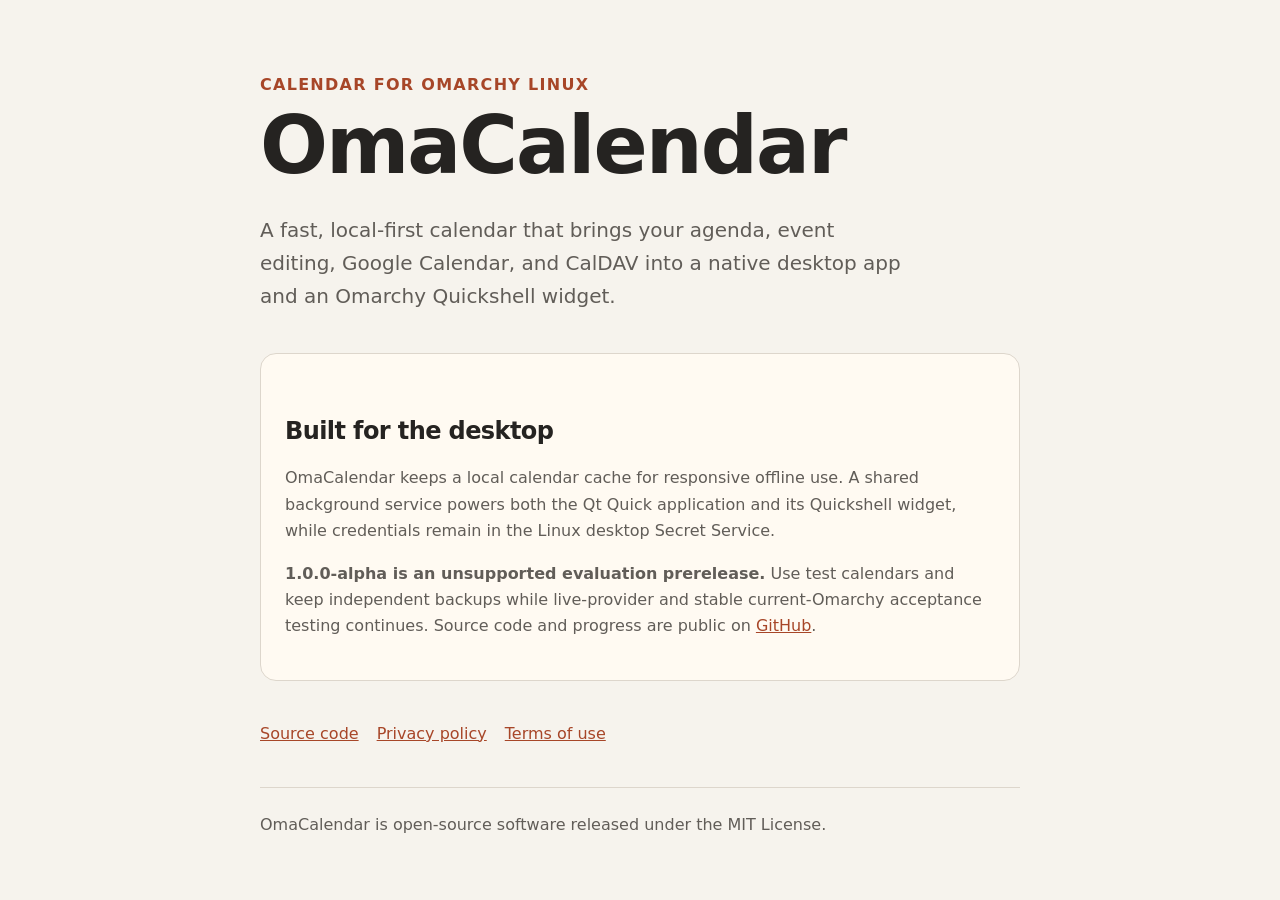
==== docs/index.html @ 2d901b6b "Prepare OmaCalendar 1.0.0-alpha" ====
<!doctype html>
<html lang="en">
<head>
  <meta charset="utf-8">
  <meta name="viewport" content="width=device-width, initial-scale=1">
  <meta name="description" content="OmaCalendar is a local-first calendar application for Omarchy Linux.">
  <title>OmaCalendar</title>
  <link rel="stylesheet" href="styles.css">
</head>
<body>
  <main>
    <div class="eyebrow">Calendar for Omarchy Linux</div>
    <h1>OmaCalendar</h1>
    <p class="lede">A fast, local-first calendar that brings your agenda, event editing, Google Calendar, and CalDAV into a native desktop app and an Omarchy Quickshell widget.</p>

    <section class="card">
      <h2>Built for the desktop</h2>
      <p>OmaCalendar keeps a local calendar cache for responsive offline use. A shared background service powers both the Qt Quick application and its Quickshell widget, while credentials remain in the Linux desktop Secret Service.</p>
      <p><strong>1.0.0-alpha is an unsupported evaluation prerelease.</strong> Use test calendars and keep independent backups while live-provider and stable current-Omarchy acceptance testing continues. Source code and progress are public on <a href="https://github.com/brdweb/omacalendar">GitHub</a>.</p>
    </section>

    <nav aria-label="Project links">
      <a href="https://github.com/brdweb/omacalendar">Source code</a>
      <a href="privacy.html">Privacy policy</a>
      <a href="terms.html">Terms of use</a>
    </nav>
  </main>
  <footer>OmaCalendar is open-source software released under the MIT License.</footer>
</body>
</html>
---- docs/styles.css ----
:root {
  color-scheme: light dark;
  --bg: #111315;
  --panel: #191c1f;
  --text: #f2f1ed;
  --muted: #aaa9a3;
  --accent: #e88f67;
  --line: #303438;
}

* { box-sizing: border-box; }

body {
  margin: 0;
  background: var(--bg);
  color: var(--text);
  font: 16px/1.65 system-ui, -apple-system, BlinkMacSystemFont, "Segoe UI", sans-serif;
}

main, footer {
  width: min(760px, calc(100% - 40px));
  margin-inline: auto;
}

main { padding: 72px 0 40px; }
footer { padding: 24px 0 48px; border-top: 1px solid var(--line); color: var(--muted); }

h1, h2 { line-height: 1.2; letter-spacing: -0.025em; }
h1 { font-size: clamp(2.7rem, 9vw, 5rem); margin: 0 0 16px; }
h2 { margin-top: 2.4rem; }
p, li { color: var(--muted); }
.lede { font-size: 1.25rem; max-width: 650px; }
.eyebrow { color: var(--accent); font-weight: 700; letter-spacing: .08em; text-transform: uppercase; }
.card { margin: 40px 0; padding: 24px; background: var(--panel); border: 1px solid var(--line); border-radius: 16px; }
a { color: var(--accent); }
nav { display: flex; flex-wrap: wrap; gap: 18px; }
code { color: var(--text); }

@media (prefers-color-scheme: light) {
  :root { --bg: #f6f3ed; --panel: #fffaf2; --text: #252321; --muted: #615d58; --line: #ddd6cc; --accent: #a74628; }
}
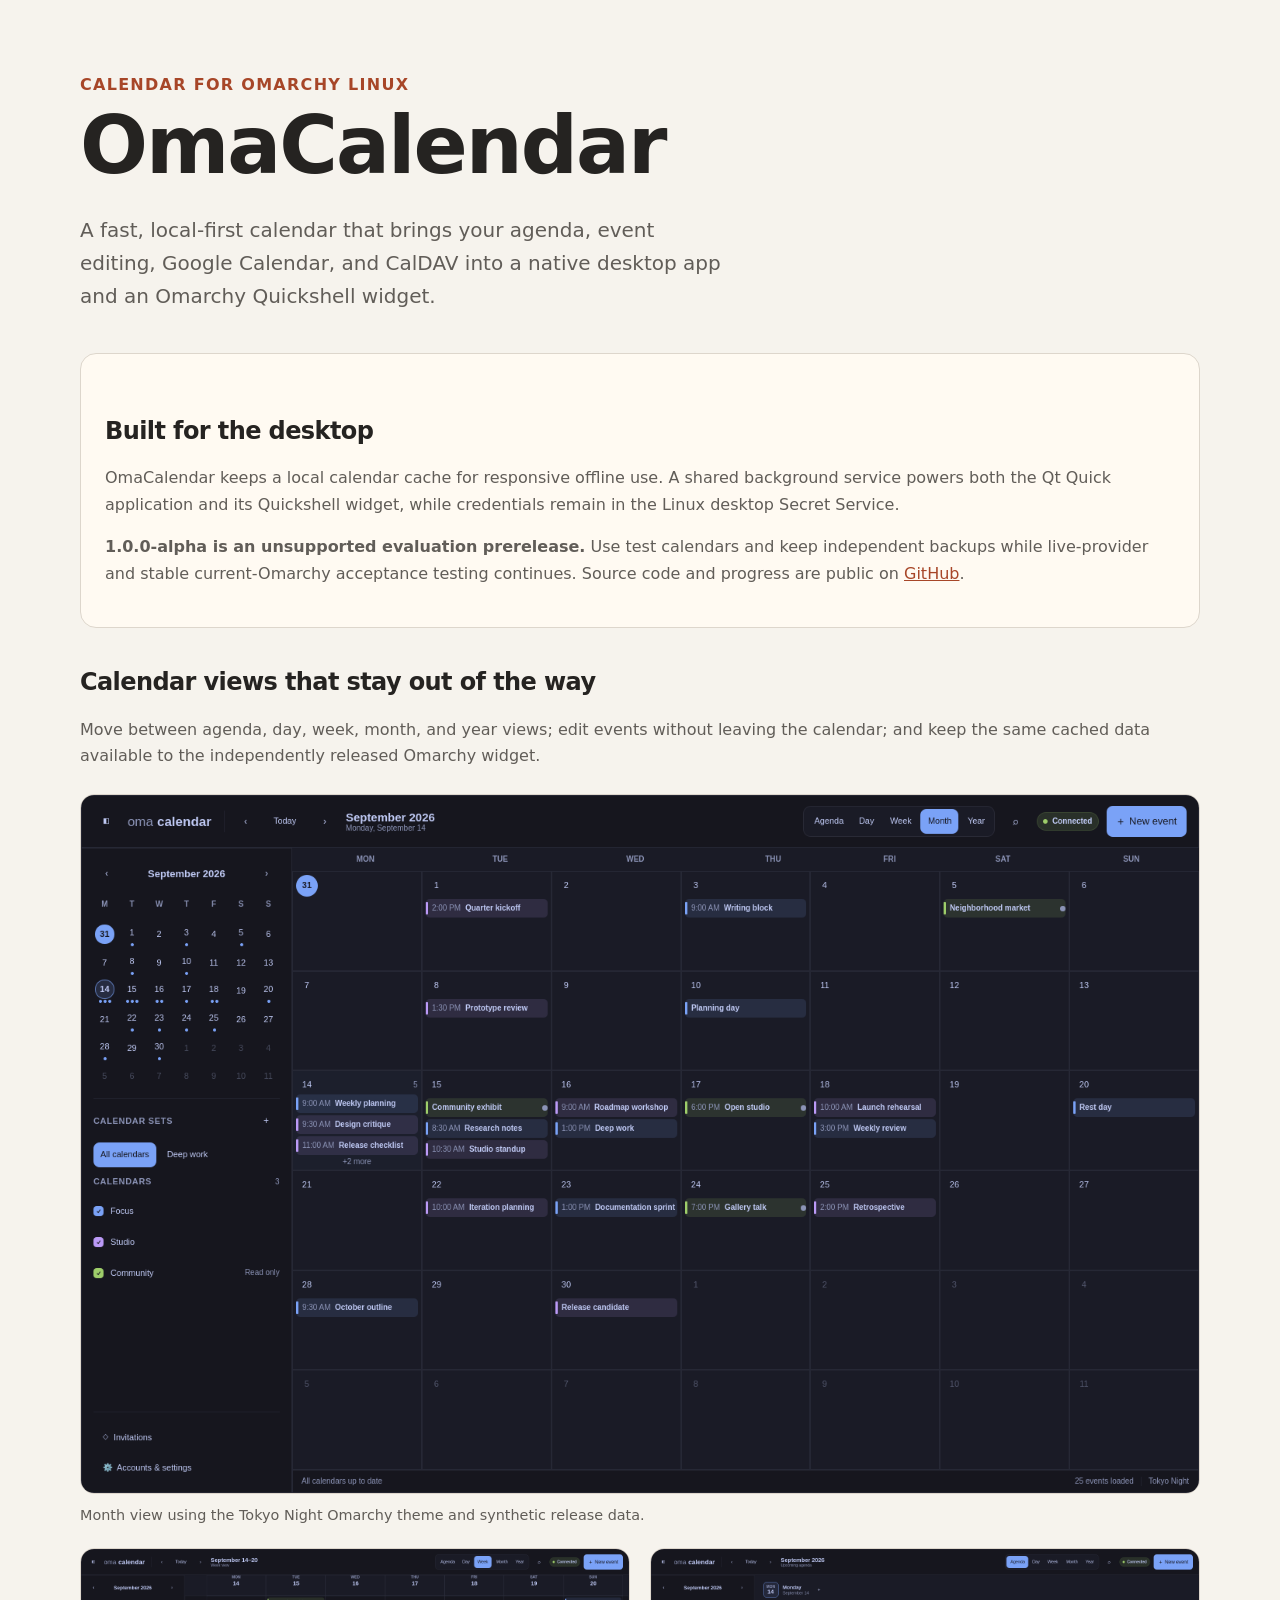
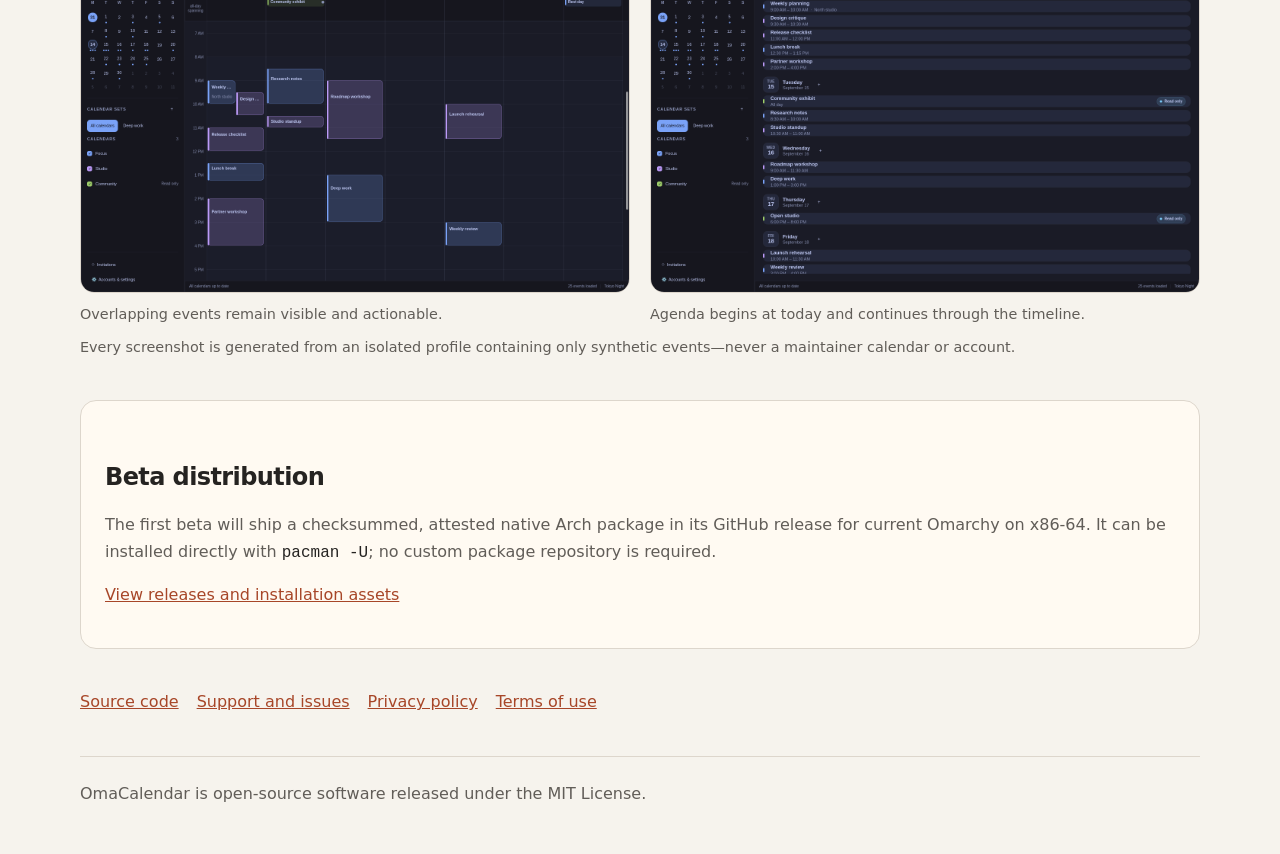
==== commit daf14f26: "Prepare OmaCalendar beta release path" ====
--- a/docs/index.html
+++ b/docs/index.html
@@ -4,6 +4,7 @@
   <meta charset="utf-8">
   <meta name="viewport" content="width=device-width, initial-scale=1">
   <meta name="description" content="OmaCalendar is a local-first calendar application for Omarchy Linux.">
+  <meta name="google-site-verification" content="qCLcZHFAv_Xc9Yug2nHbl6UhmMVBshAtDlts4H59Pkk">
   <title>OmaCalendar</title>
   <link rel="stylesheet" href="styles.css">
 </head>
@@ -19,8 +20,35 @@
       <p><strong>1.0.0-alpha is an unsupported evaluation prerelease.</strong> Use test calendars and keep independent backups while live-provider and stable current-Omarchy acceptance testing continues. Source code and progress are public on <a href="https://github.com/brdweb/omacalendar">GitHub</a>.</p>
     </section>
 
+    <section aria-labelledby="screenshots-heading">
+      <h2 id="screenshots-heading">Calendar views that stay out of the way</h2>
+      <p>Move between agenda, day, week, month, and year views; edit events without leaving the calendar; and keep the same cached data available to the independently released Omarchy widget.</p>
+      <figure class="hero-shot">
+        <img src="screenshots/desktop-month.png" alt="OmaCalendar month view showing synthetic events across three calendars">
+        <figcaption>Month view using the Tokyo Night Omarchy theme and synthetic release data.</figcaption>
+      </figure>
+      <div class="shot-grid">
+        <figure>
+          <img src="screenshots/desktop-week.png" alt="OmaCalendar week view showing overlapping synthetic events">
+          <figcaption>Overlapping events remain visible and actionable.</figcaption>
+        </figure>
+        <figure>
+          <img src="screenshots/desktop-agenda.png" alt="OmaCalendar scrolling agenda showing synthetic events">
+          <figcaption>Agenda begins at today and continues through the timeline.</figcaption>
+        </figure>
+      </div>
+      <p class="capture-note">Every screenshot is generated from an isolated profile containing only synthetic events—never a maintainer calendar or account.</p>
+    </section>
+
+    <section class="card">
+      <h2>Beta distribution</h2>
+      <p>The first beta will ship a checksummed, attested native Arch package in its GitHub release for current Omarchy on x86-64. It can be installed directly with <code>pacman -U</code>; no custom package repository is required.</p>
+      <p><a href="https://github.com/brdweb/omacalendar/releases">View releases and installation assets</a></p>
+    </section>
+
     <nav aria-label="Project links">
       <a href="https://github.com/brdweb/omacalendar">Source code</a>
+      <a href="https://github.com/brdweb/omacalendar/issues">Support and issues</a>
       <a href="privacy.html">Privacy policy</a>
       <a href="terms.html">Terms of use</a>
     </nav>
--- a/docs/styles.css
+++ b/docs/styles.css
@@ -18,7 +18,7 @@
 }
 
 main, footer {
-  width: min(760px, calc(100% - 40px));
+  width: min(1120px, calc(100% - 40px));
   margin-inline: auto;
 }
 
@@ -35,6 +35,31 @@
 a { color: var(--accent); }
 nav { display: flex; flex-wrap: wrap; gap: 18px; }
 code { color: var(--text); }
+figure { margin: 0; }
+figure img {
+  display: block;
+  width: 100%;
+  height: auto;
+  border: 1px solid var(--line);
+  border-radius: 14px;
+}
+figcaption, .capture-note {
+  margin-top: 10px;
+  color: var(--muted);
+  font-size: .9rem;
+}
+.hero-shot { margin-top: 24px; }
+.shot-grid {
+  display: grid;
+  grid-template-columns: repeat(2, minmax(0, 1fr));
+  gap: 20px;
+  margin-top: 20px;
+}
+
+@media (max-width: 760px) {
+  .shot-grid { grid-template-columns: 1fr; }
+  main { padding-top: 44px; }
+}
 
 @media (prefers-color-scheme: light) {
   :root { --bg: #f6f3ed; --panel: #fffaf2; --text: #252321; --muted: #615d58; --line: #ddd6cc; --accent: #a74628; }
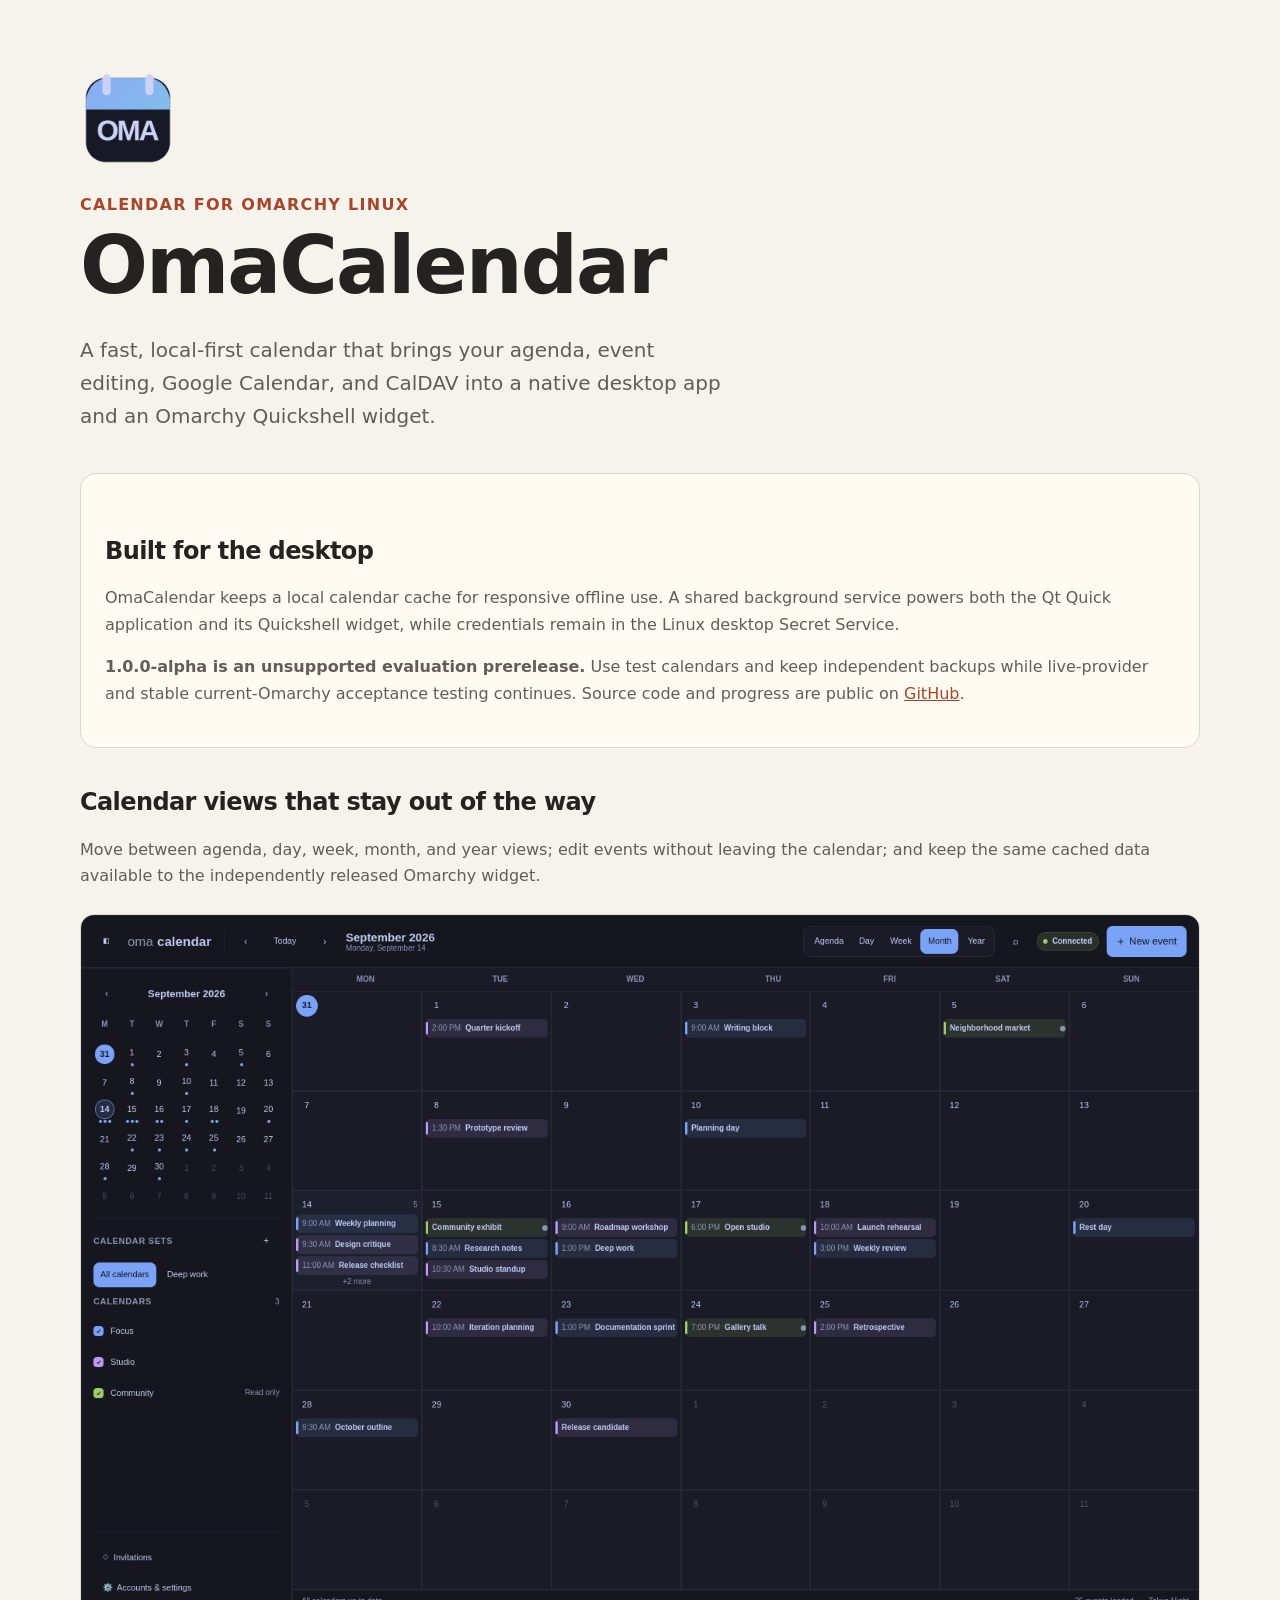
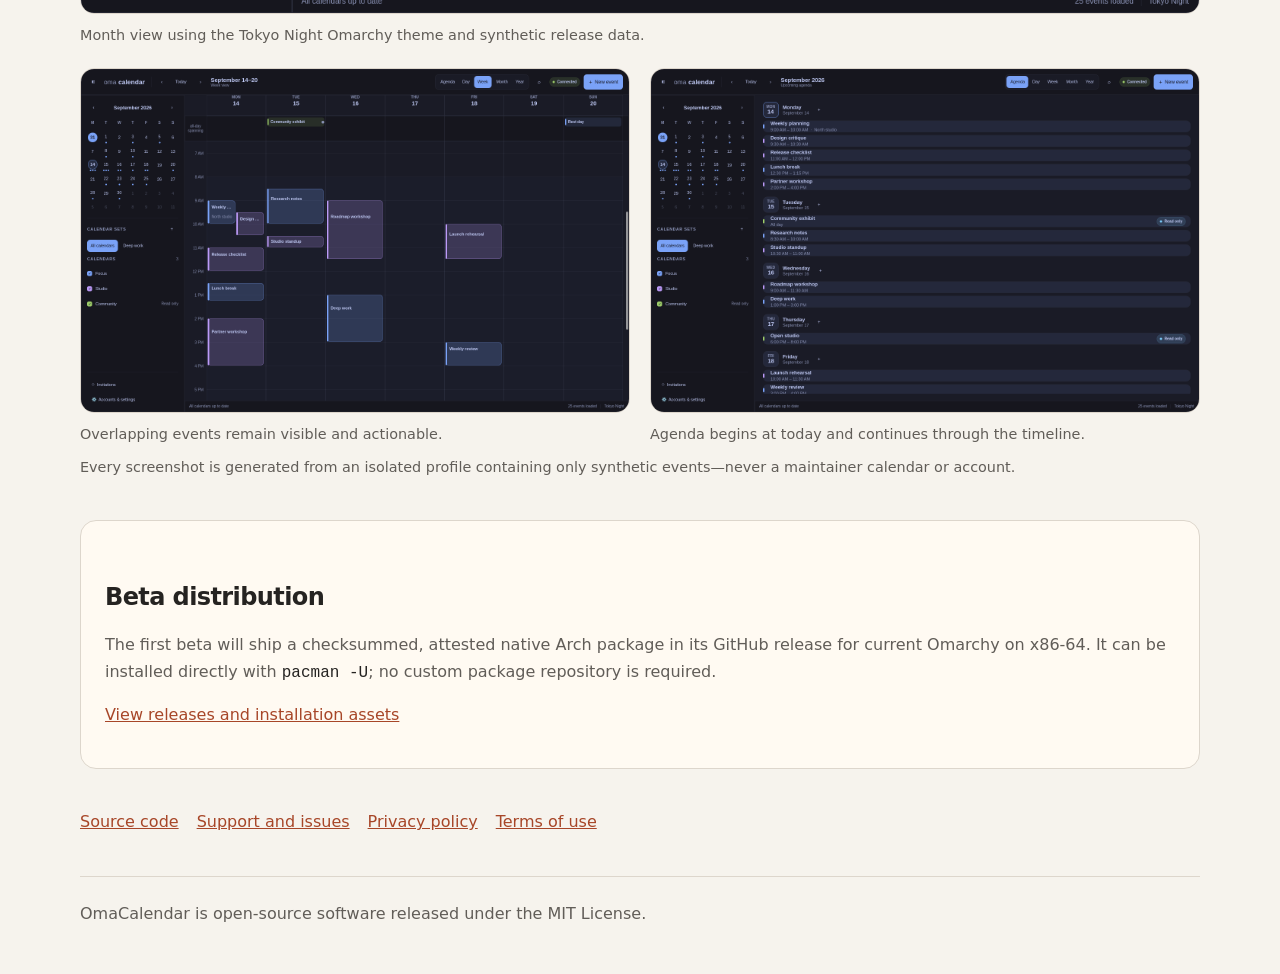
==== commit 514719d3: "Configure verified OmaCalendar web identity" ====
--- a/docs/index.html
+++ b/docs/index.html
@@ -6,10 +6,12 @@
   <meta name="description" content="OmaCalendar is a local-first calendar application for Omarchy Linux.">
   <meta name="google-site-verification" content="qCLcZHFAv_Xc9Yug2nHbl6UhmMVBshAtDlts4H59Pkk">
   <title>OmaCalendar</title>
+  <link rel="icon" type="image/png" href="assets/omacalendar-oauth-logo-120.png">
   <link rel="stylesheet" href="styles.css">
 </head>
 <body>
   <main>
+    <img class="brand-logo" src="assets/omacalendar-oauth-logo-120.png" alt="OmaCalendar logo">
     <div class="eyebrow">Calendar for Omarchy Linux</div>
     <h1>OmaCalendar</h1>
     <p class="lede">A fast, local-first calendar that brings your agenda, event editing, Google Calendar, and CalDAV into a native desktop app and an Omarchy Quickshell widget.</p>
--- a/docs/styles.css
+++ b/docs/styles.css
@@ -30,6 +30,7 @@
 h2 { margin-top: 2.4rem; }
 p, li { color: var(--muted); }
 .lede { font-size: 1.25rem; max-width: 650px; }
+.brand-logo { display: block; width: 96px; height: 96px; margin-bottom: 24px; }
 .eyebrow { color: var(--accent); font-weight: 700; letter-spacing: .08em; text-transform: uppercase; }
 .card { margin: 40px 0; padding: 24px; background: var(--panel); border: 1px solid var(--line); border-radius: 16px; }
 a { color: var(--accent); }
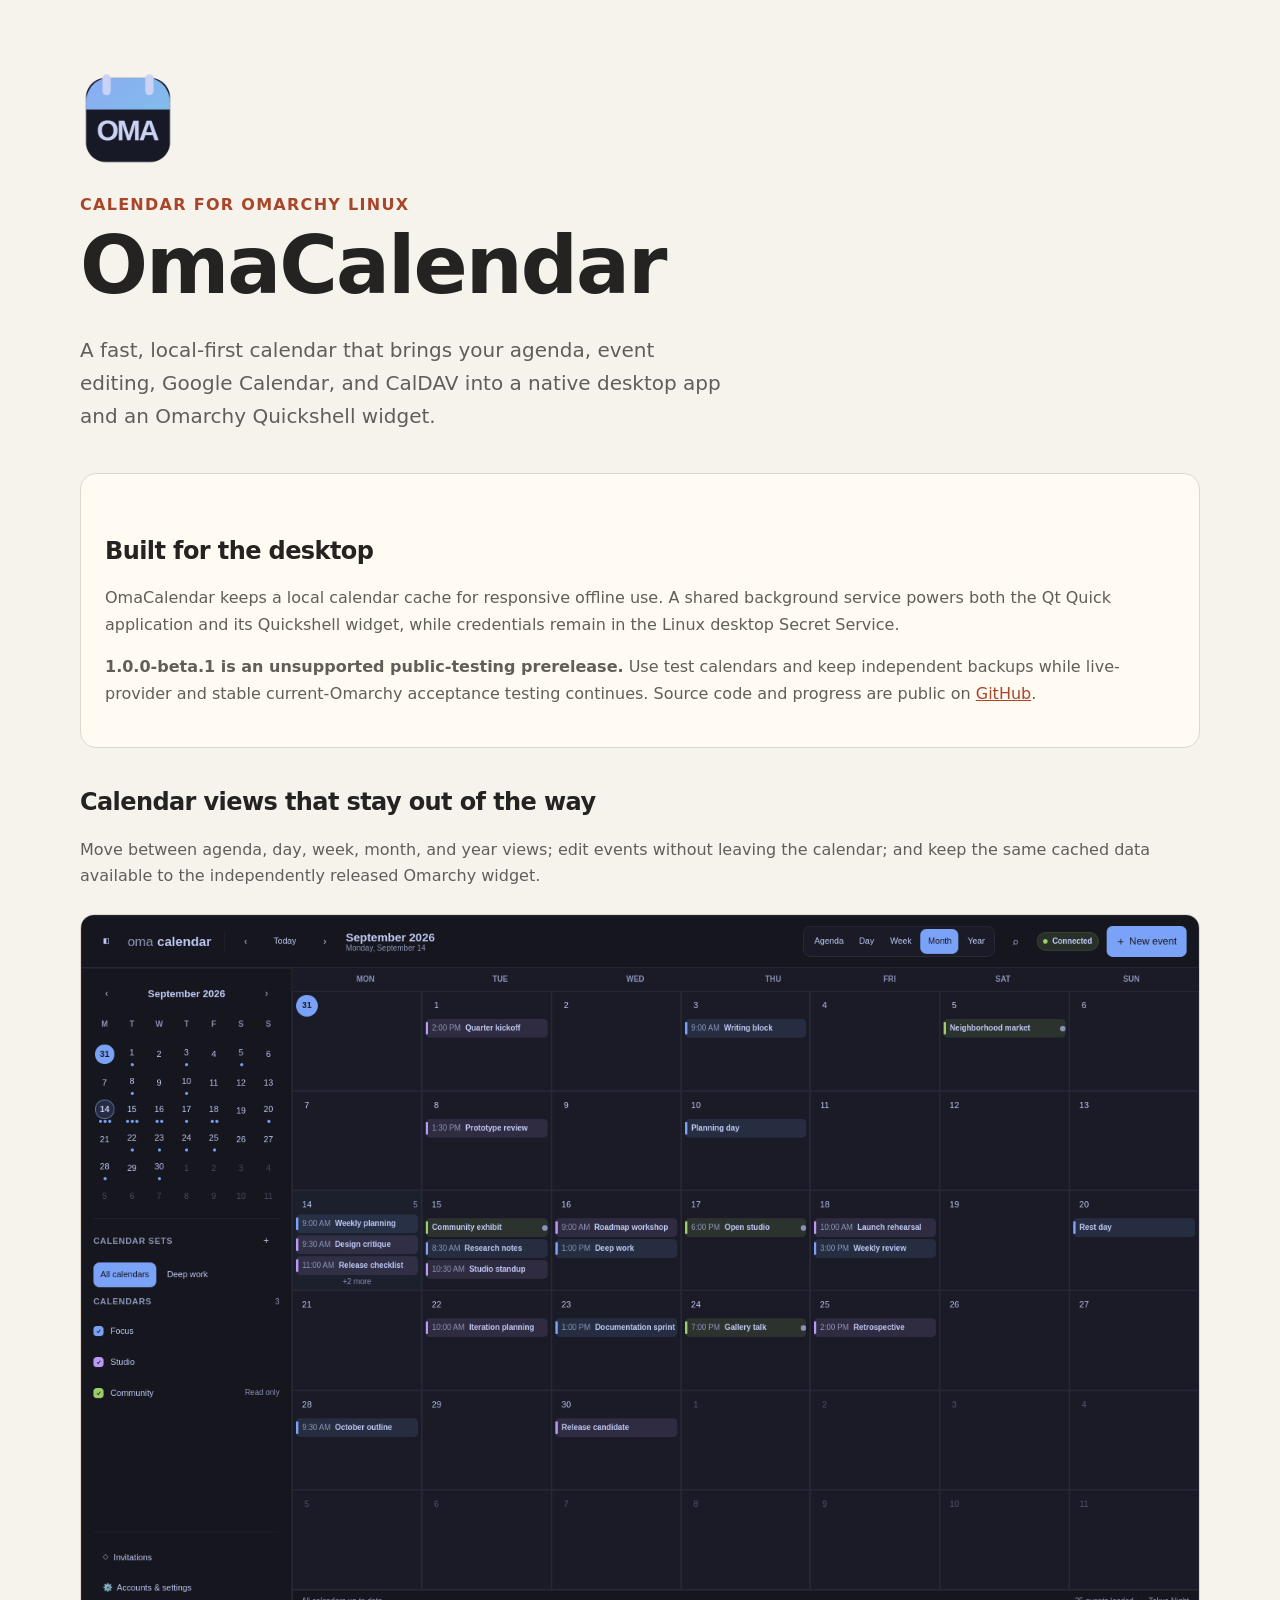
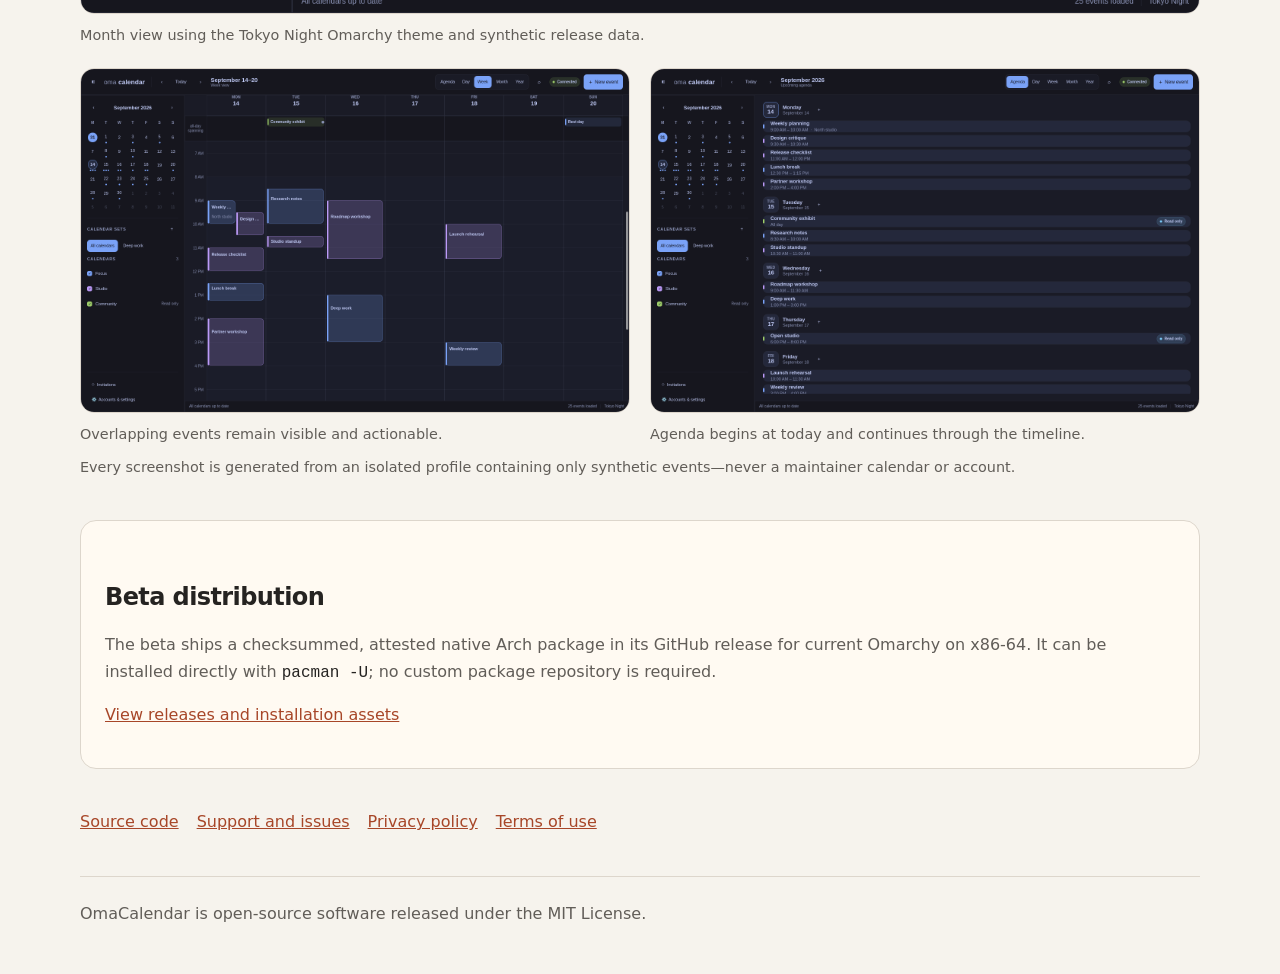
==== commit b367c69c: "Prepare app beta candidate and close release security regressions" ====
--- a/docs/index.html
+++ b/docs/index.html
@@ -19,7 +19,7 @@
     <section class="card">
       <h2>Built for the desktop</h2>
       <p>OmaCalendar keeps a local calendar cache for responsive offline use. A shared background service powers both the Qt Quick application and its Quickshell widget, while credentials remain in the Linux desktop Secret Service.</p>
-      <p><strong>1.0.0-alpha is an unsupported evaluation prerelease.</strong> Use test calendars and keep independent backups while live-provider and stable current-Omarchy acceptance testing continues. Source code and progress are public on <a href="https://github.com/brdweb/omacalendar">GitHub</a>.</p>
+      <p><strong>1.0.0-beta.1 is an unsupported public-testing prerelease.</strong> Use test calendars and keep independent backups while live-provider and stable current-Omarchy acceptance testing continues. Source code and progress are public on <a href="https://github.com/brdweb/omacalendar">GitHub</a>.</p>
     </section>
 
     <section aria-labelledby="screenshots-heading">
@@ -44,7 +44,7 @@
 
     <section class="card">
       <h2>Beta distribution</h2>
-      <p>The first beta will ship a checksummed, attested native Arch package in its GitHub release for current Omarchy on x86-64. It can be installed directly with <code>pacman -U</code>; no custom package repository is required.</p>
+      <p>The beta ships a checksummed, attested native Arch package in its GitHub release for current Omarchy on x86-64. It can be installed directly with <code>pacman -U</code>; no custom package repository is required.</p>
       <p><a href="https://github.com/brdweb/omacalendar/releases">View releases and installation assets</a></p>
     </section>
 
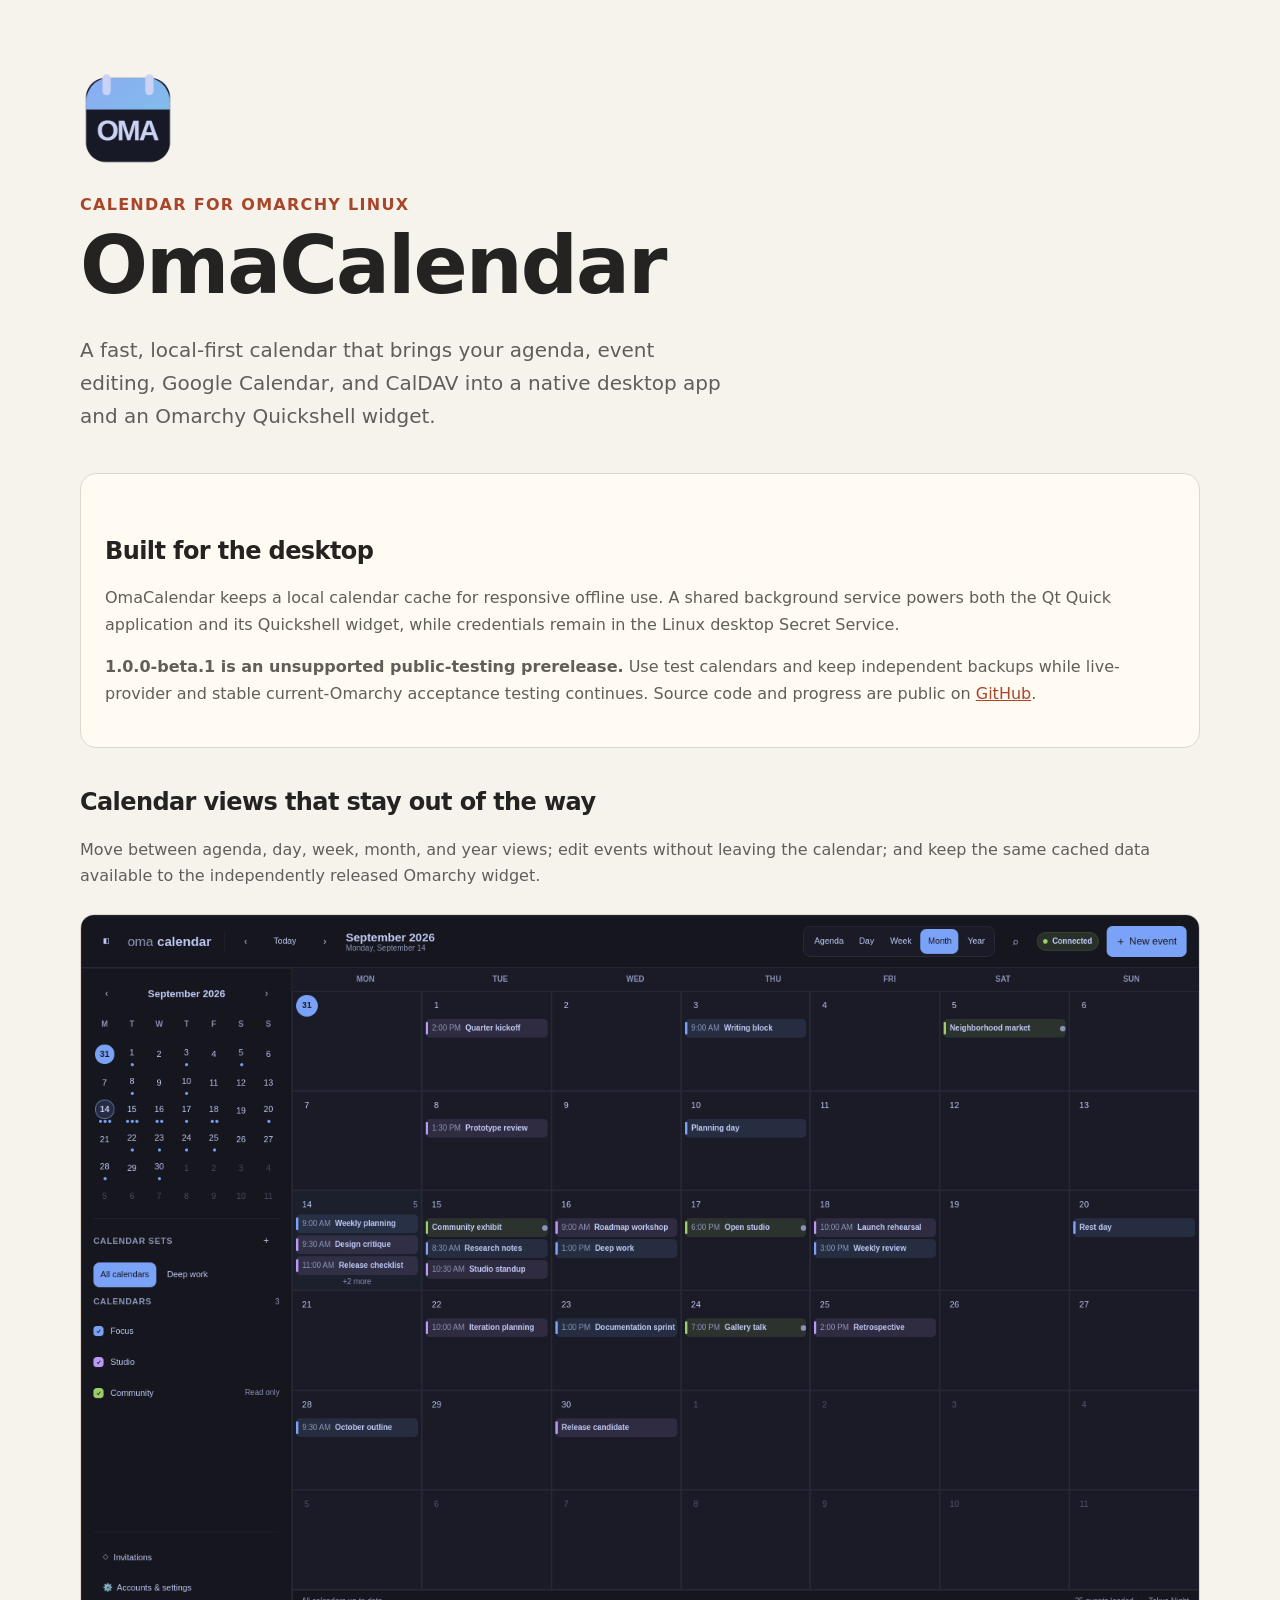
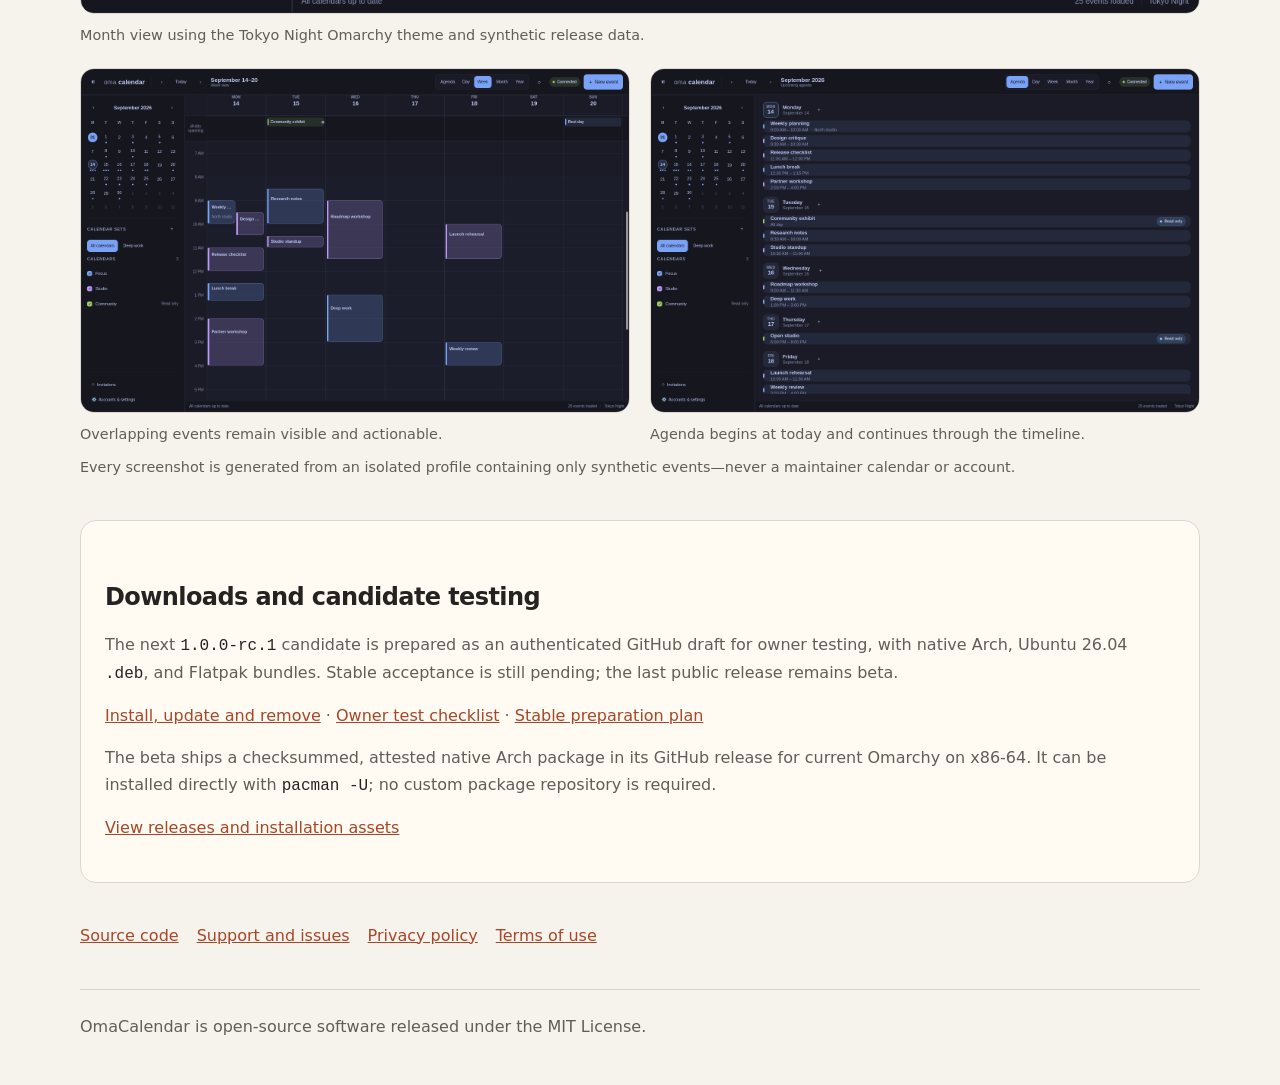
==== commit 1721b470: "Prepare native and Flatpak release candidates with stable acceptance gates" ====
--- a/docs/index.html
+++ b/docs/index.html
@@ -43,7 +43,9 @@
     </section>
 
     <section class="card">
-      <h2>Beta distribution</h2>
+      <h2>Downloads and candidate testing</h2>
+      <p>The next <code>1.0.0-rc.1</code> candidate is prepared as an authenticated GitHub draft for owner testing, with native Arch, Ubuntu 26.04 <code>.deb</code>, and Flatpak bundles. Stable acceptance is still pending; the last public release remains beta.</p>
+      <p><a href="https://github.com/brdweb/omacalendar/blob/main/docs/INSTALL.md">Install, update and remove</a> · <a href="https://github.com/brdweb/omacalendar/blob/main/docs/OWNER_TESTING.md">Owner test checklist</a> · <a href="https://github.com/brdweb/omacalendar/blob/main/docs/STABLE_PLAN.md">Stable preparation plan</a></p>
       <p>The beta ships a checksummed, attested native Arch package in its GitHub release for current Omarchy on x86-64. It can be installed directly with <code>pacman -U</code>; no custom package repository is required.</p>
       <p><a href="https://github.com/brdweb/omacalendar/releases">View releases and installation assets</a></p>
     </section>
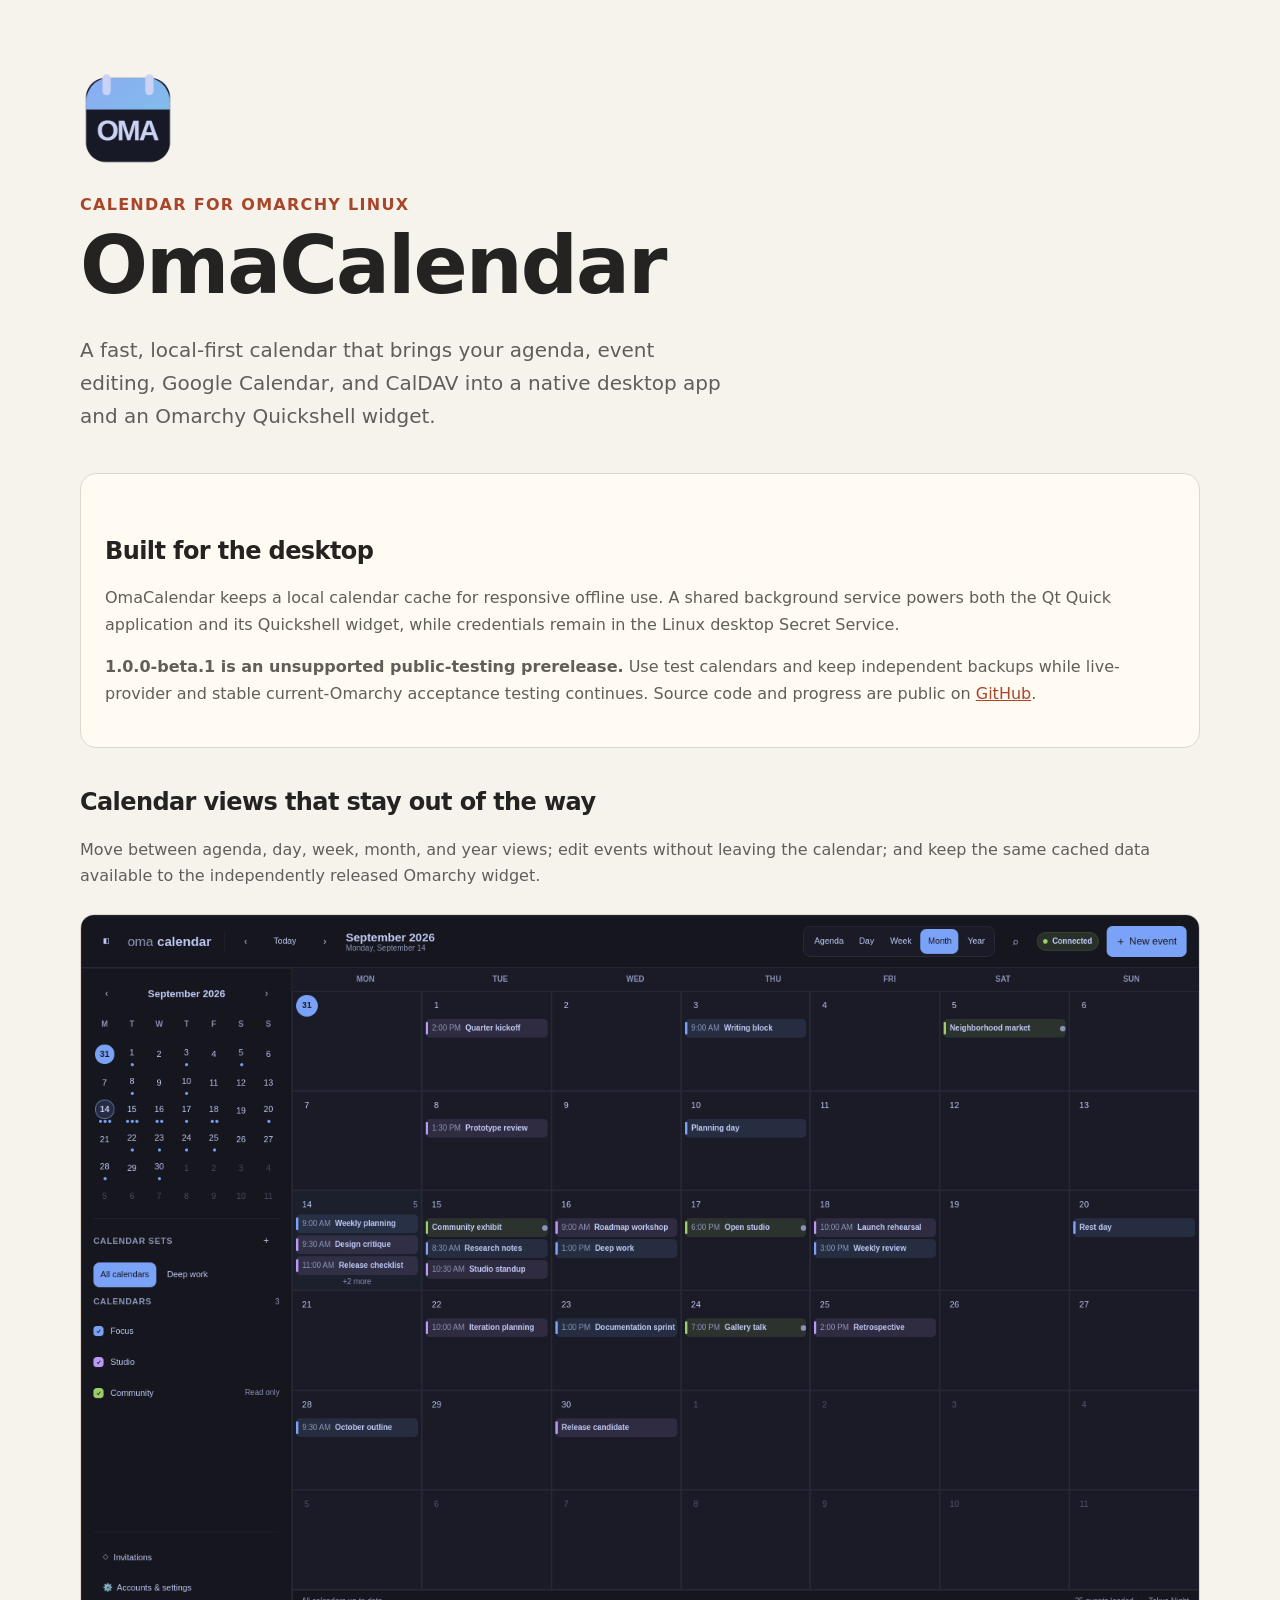
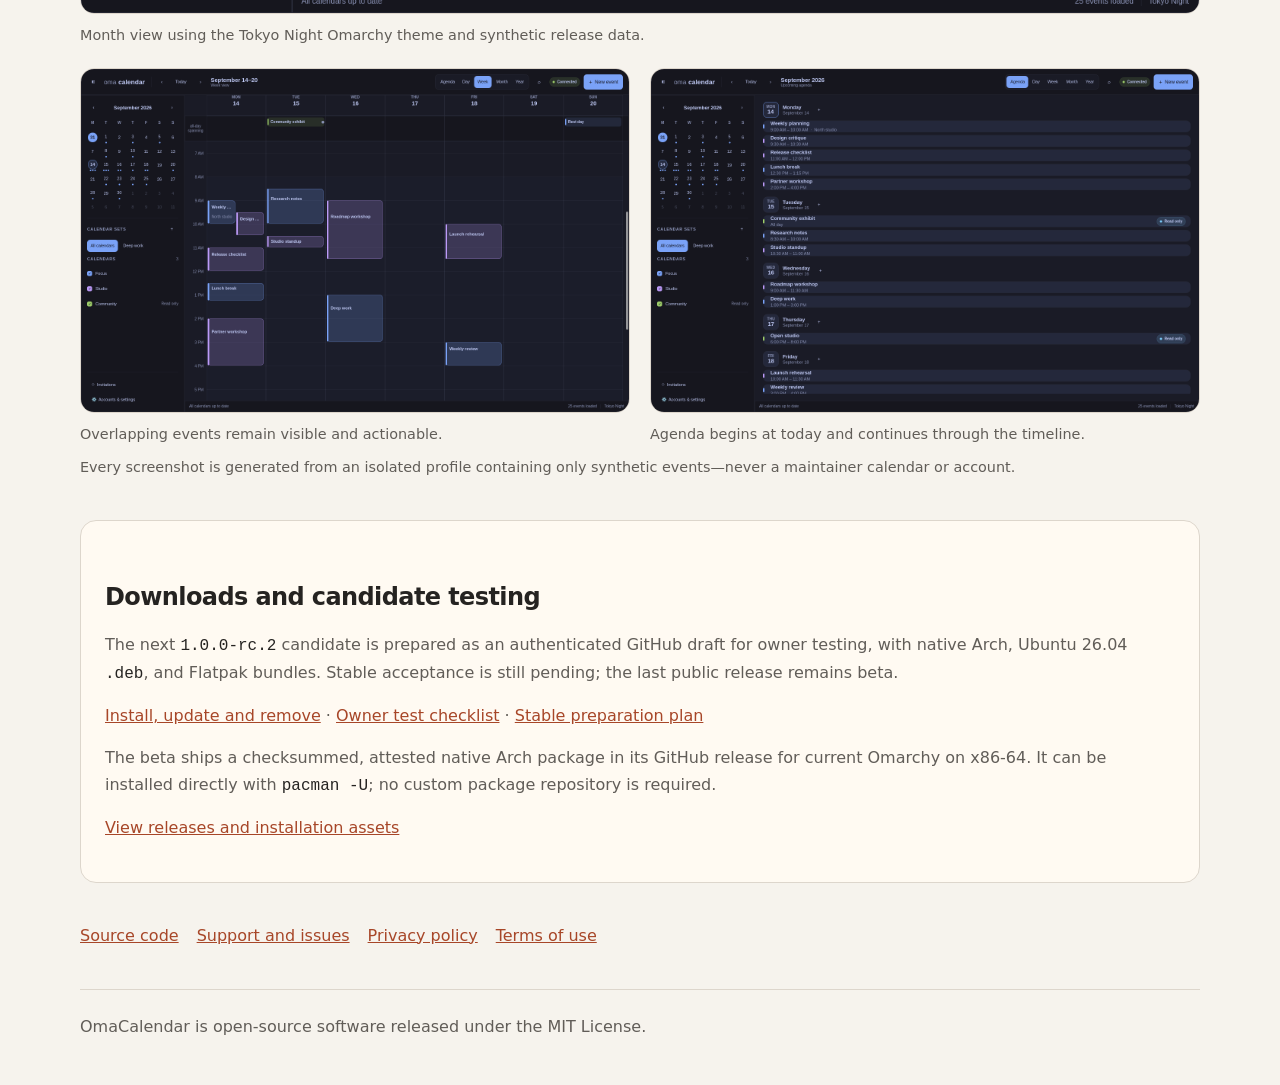
==== commit f9f20998: "Prepare replacement RC2 pair with verified release identity" ====
--- a/docs/index.html
+++ b/docs/index.html
@@ -44,7 +44,7 @@
 
     <section class="card">
       <h2>Downloads and candidate testing</h2>
-      <p>The next <code>1.0.0-rc.1</code> candidate is prepared as an authenticated GitHub draft for owner testing, with native Arch, Ubuntu 26.04 <code>.deb</code>, and Flatpak bundles. Stable acceptance is still pending; the last public release remains beta.</p>
+      <p>The next <code>1.0.0-rc.2</code> candidate is prepared as an authenticated GitHub draft for owner testing, with native Arch, Ubuntu 26.04 <code>.deb</code>, and Flatpak bundles. Stable acceptance is still pending; the last public release remains beta.</p>
       <p><a href="https://github.com/brdweb/omacalendar/blob/main/docs/INSTALL.md">Install, update and remove</a> · <a href="https://github.com/brdweb/omacalendar/blob/main/docs/OWNER_TESTING.md">Owner test checklist</a> · <a href="https://github.com/brdweb/omacalendar/blob/main/docs/STABLE_PLAN.md">Stable preparation plan</a></p>
       <p>The beta ships a checksummed, attested native Arch package in its GitHub release for current Omarchy on x86-64. It can be installed directly with <code>pacman -U</code>; no custom package repository is required.</p>
       <p><a href="https://github.com/brdweb/omacalendar/releases">View releases and installation assets</a></p>
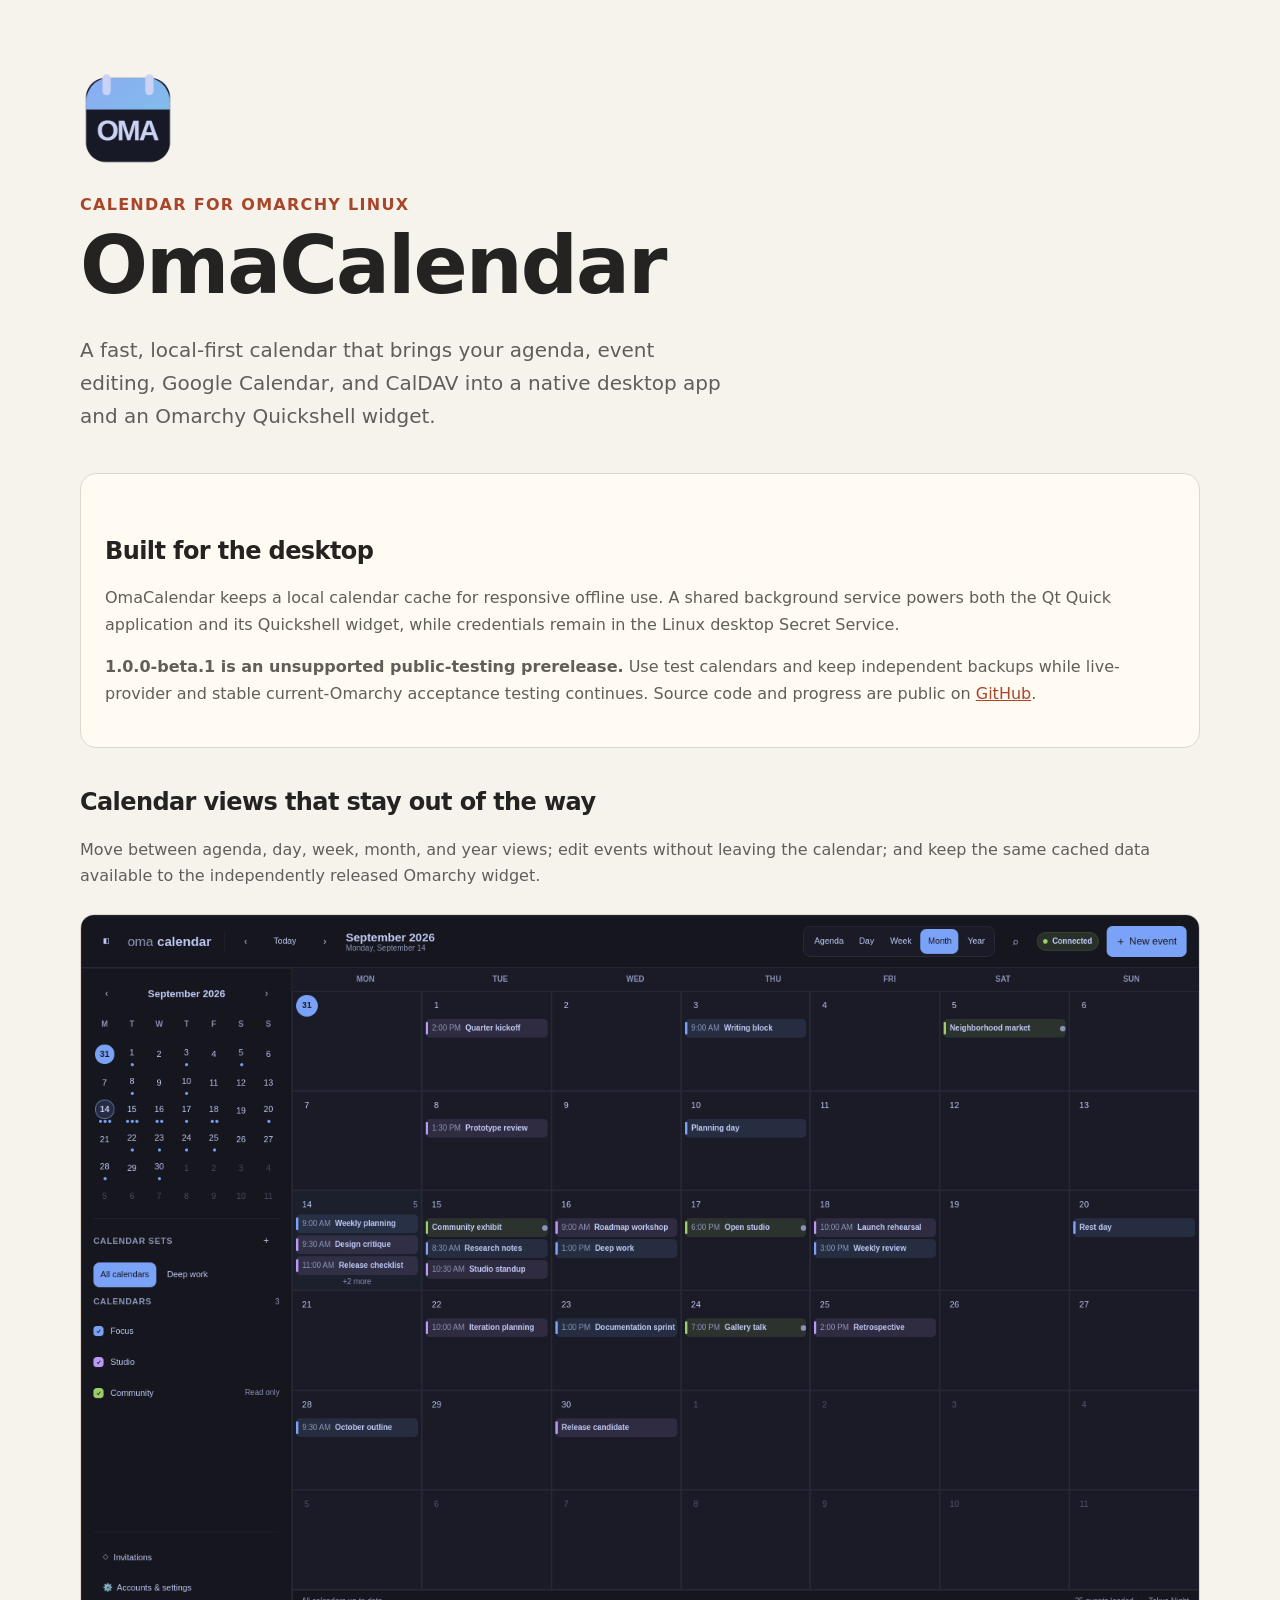
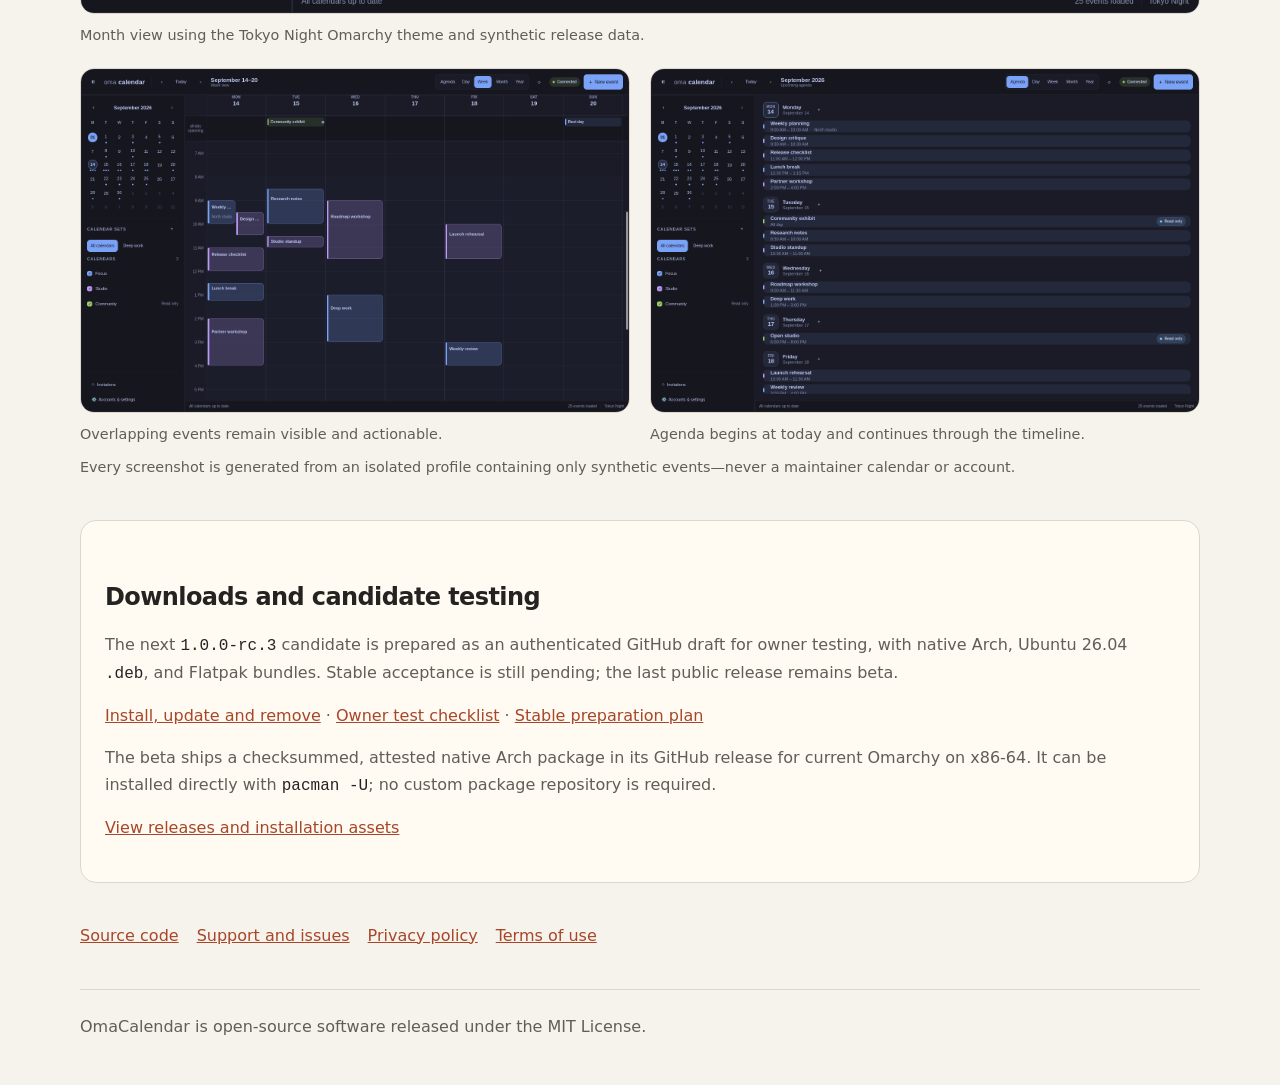
==== commit daa5c87e: "Qualify RC3 against exported Flatpak payload and GitHub-safe package names" ====
--- a/docs/index.html
+++ b/docs/index.html
@@ -44,7 +44,7 @@
 
     <section class="card">
       <h2>Downloads and candidate testing</h2>
-      <p>The next <code>1.0.0-rc.2</code> candidate is prepared as an authenticated GitHub draft for owner testing, with native Arch, Ubuntu 26.04 <code>.deb</code>, and Flatpak bundles. Stable acceptance is still pending; the last public release remains beta.</p>
+      <p>The next <code>1.0.0-rc.3</code> candidate is prepared as an authenticated GitHub draft for owner testing, with native Arch, Ubuntu 26.04 <code>.deb</code>, and Flatpak bundles. Stable acceptance is still pending; the last public release remains beta.</p>
       <p><a href="https://github.com/brdweb/omacalendar/blob/main/docs/INSTALL.md">Install, update and remove</a> · <a href="https://github.com/brdweb/omacalendar/blob/main/docs/OWNER_TESTING.md">Owner test checklist</a> · <a href="https://github.com/brdweb/omacalendar/blob/main/docs/STABLE_PLAN.md">Stable preparation plan</a></p>
       <p>The beta ships a checksummed, attested native Arch package in its GitHub release for current Omarchy on x86-64. It can be installed directly with <code>pacman -U</code>; no custom package repository is required.</p>
       <p><a href="https://github.com/brdweb/omacalendar/releases">View releases and installation assets</a></p>
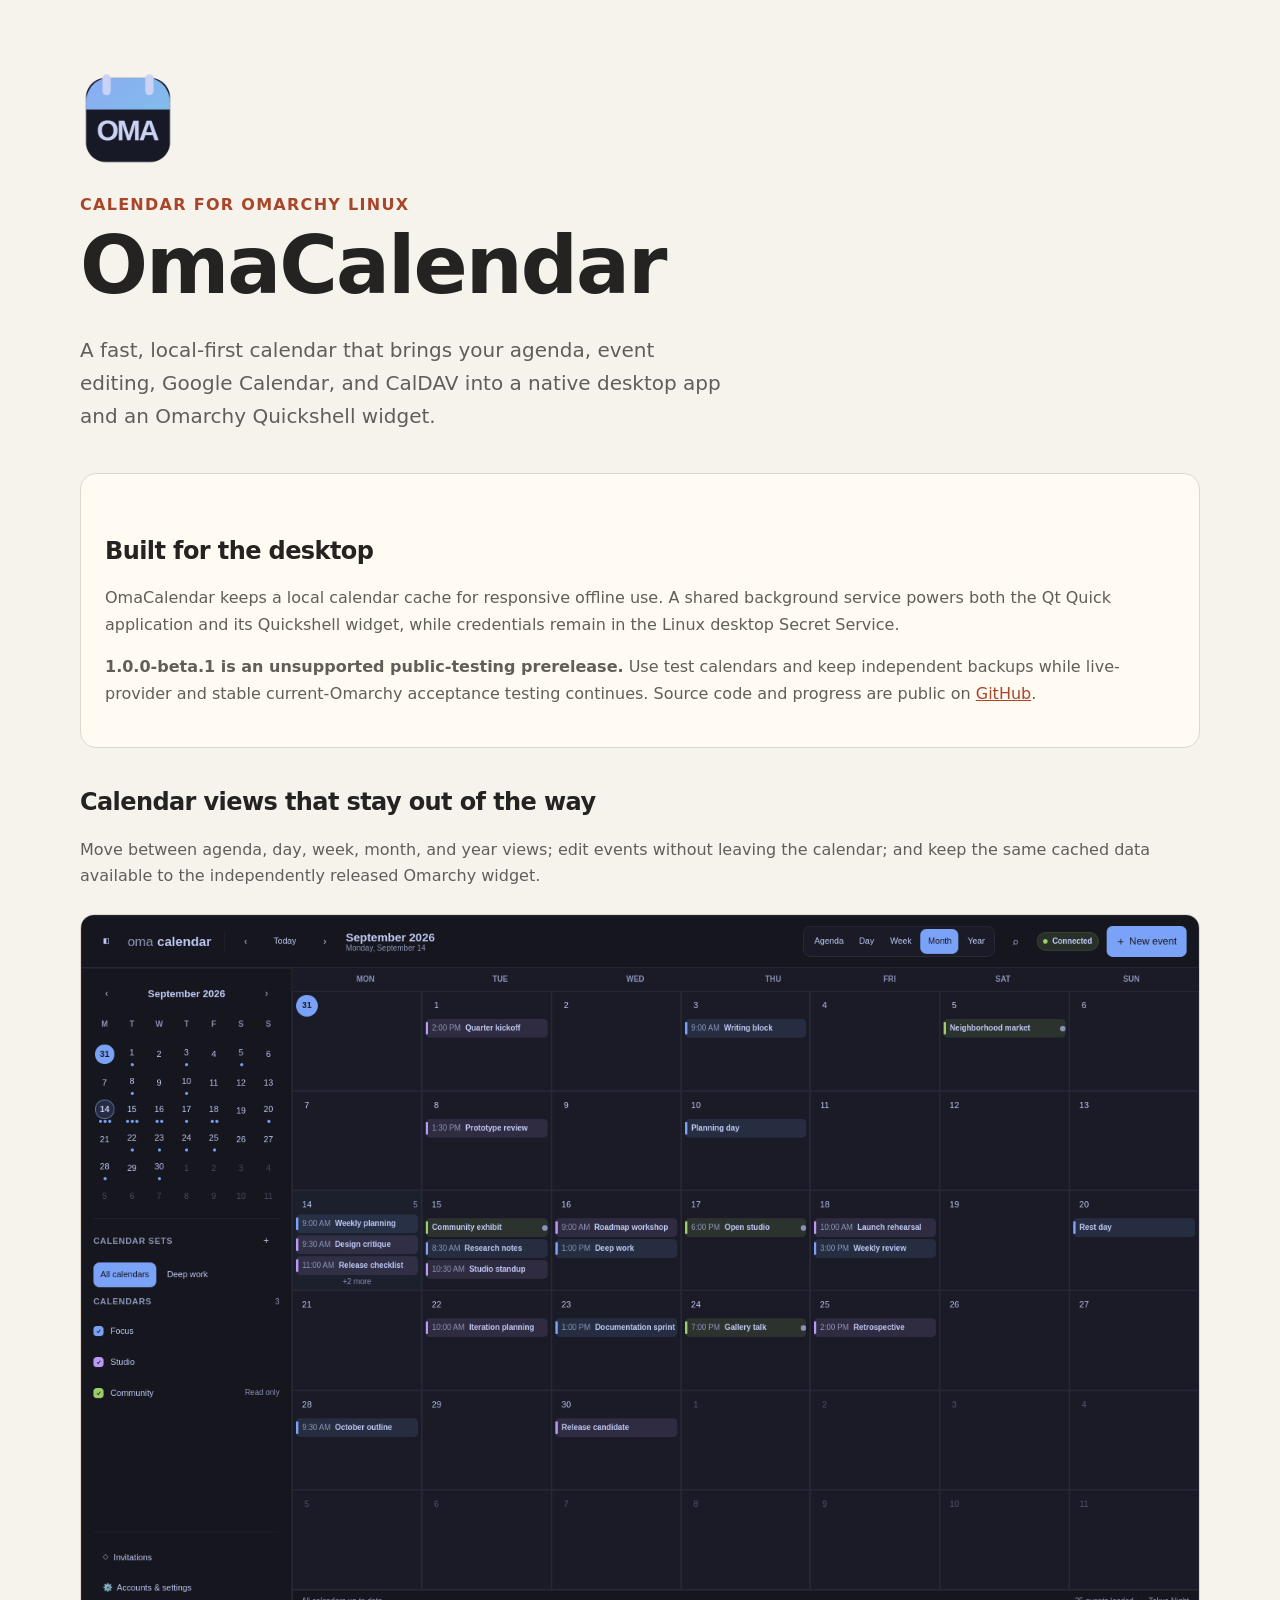
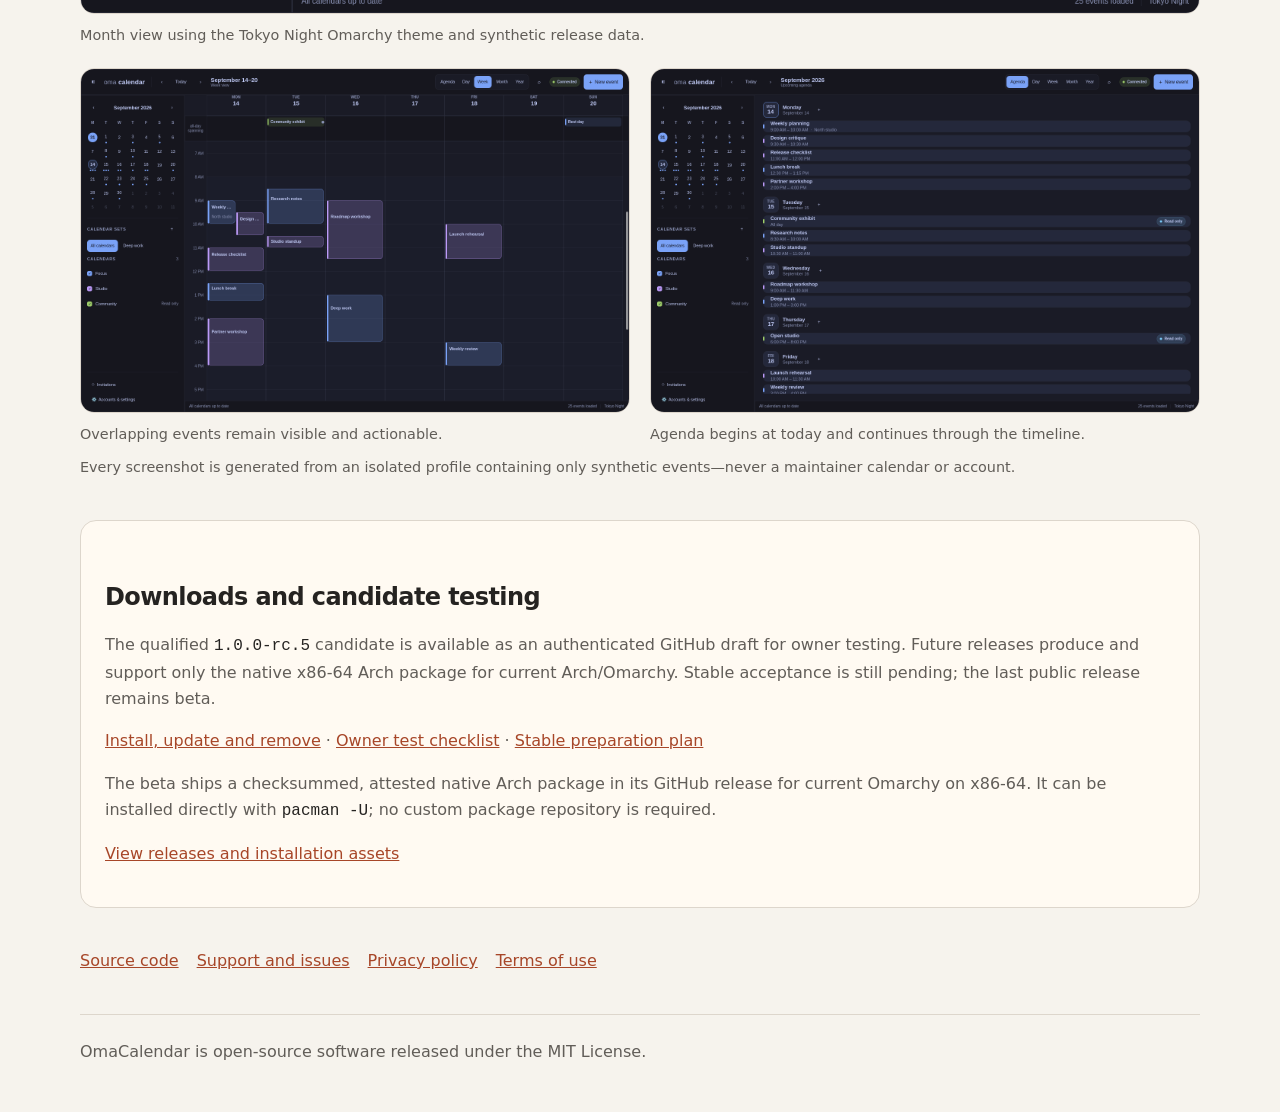
==== commit 8dc7d399: "Make Arch the sole supported package" ====
--- a/docs/index.html
+++ b/docs/index.html
@@ -44,7 +44,7 @@
 
     <section class="card">
       <h2>Downloads and candidate testing</h2>
-      <p>The next <code>1.0.0-rc.3</code> candidate is prepared as an authenticated GitHub draft for owner testing, with native Arch, Ubuntu 26.04 <code>.deb</code>, and Flatpak bundles. Stable acceptance is still pending; the last public release remains beta.</p>
+      <p>The qualified <code>1.0.0-rc.5</code> candidate is available as an authenticated GitHub draft for owner testing. Future releases produce and support only the native x86-64 Arch package for current Arch/Omarchy. Stable acceptance is still pending; the last public release remains beta.</p>
       <p><a href="https://github.com/brdweb/omacalendar/blob/main/docs/INSTALL.md">Install, update and remove</a> · <a href="https://github.com/brdweb/omacalendar/blob/main/docs/OWNER_TESTING.md">Owner test checklist</a> · <a href="https://github.com/brdweb/omacalendar/blob/main/docs/STABLE_PLAN.md">Stable preparation plan</a></p>
       <p>The beta ships a checksummed, attested native Arch package in its GitHub release for current Omarchy on x86-64. It can be installed directly with <code>pacman -U</code>; no custom package repository is required.</p>
       <p><a href="https://github.com/brdweb/omacalendar/releases">View releases and installation assets</a></p>
